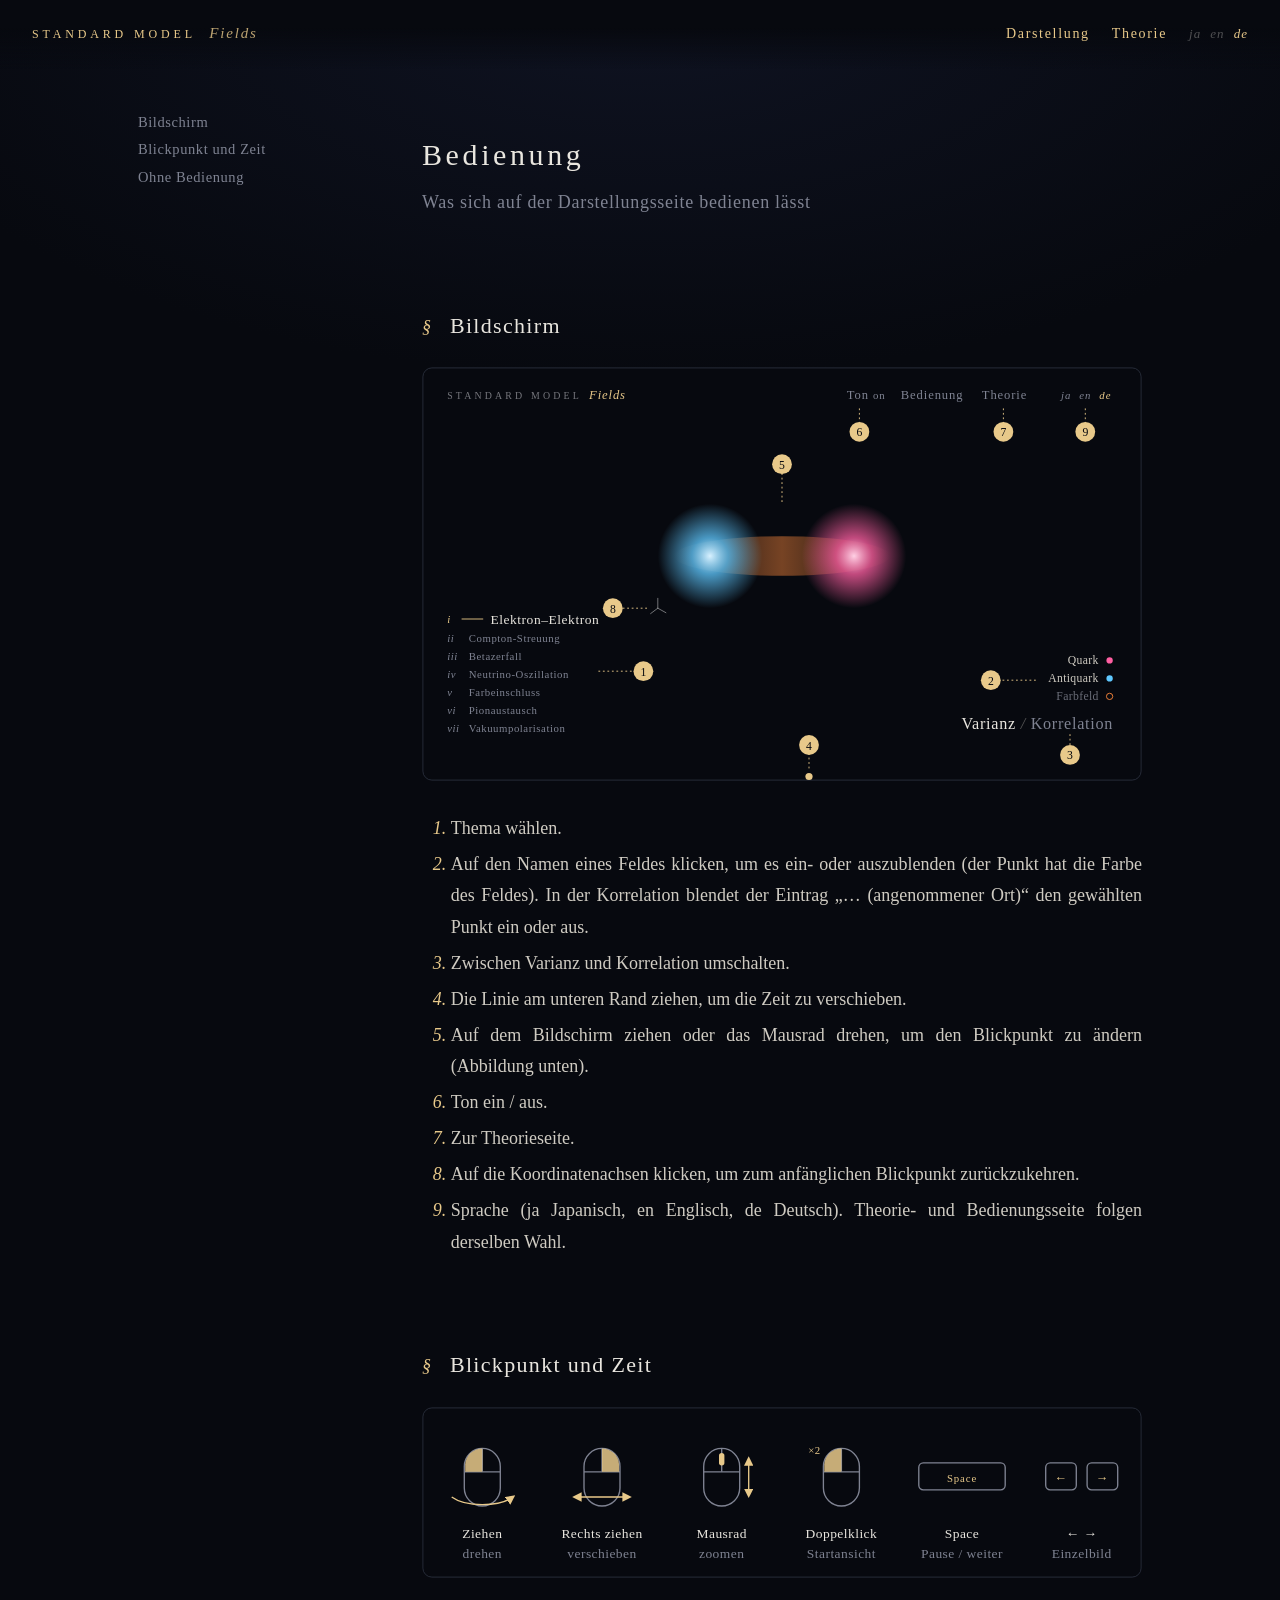
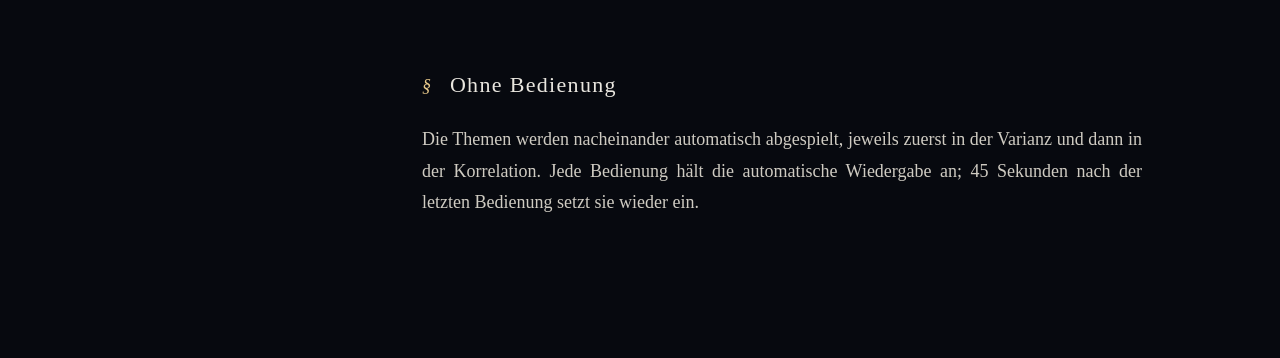
==== guide.de.html @ 819f8613 "Standard Model Fields 0.2.0 Co-Authored-By: Claude Opus 5.5 <noreply@anthropic.com>" ====
<!doctype html>
<html lang="de">
<head>
  <meta charset="utf-8">
  <meta name="viewport" content="width=device-width, initial-scale=1">
  <title>Bedienung | Standard Model Fields</title>
  <script>
    try { var f = {ja: "guide.html", en: "guide.en.html", de: "guide.de.html"}[localStorage.getItem("smf-lang")]; if (f && f !== "guide.de.html") location.replace(f + location.hash); } catch (e) {}
  </script>
  <link rel="stylesheet" href="vendor/katex/katex.min.css">
  <link rel="stylesheet" href="css/style.css">
  <link rel="stylesheet" href="css/theory.css">
</head>
<body class="doc">
  <div class="top">
    <a class="brand" href="index.html"><span class="mark">Standard Model</span><span class="mark it">Fields</span></a>
    <span class="links"><a class="word" href="index.html">Darstellung</a> <a class="word" href="theory.de.html">Theorie</a><span class="langs"><a href="guide.html" hreflang="ja" title="日本語" onclick="try { localStorage.setItem('smf-lang', 'ja'); } catch (e) {}">ja</a><a href="guide.en.html" hreflang="en" title="English" onclick="try { localStorage.setItem('smf-lang', 'en'); } catch (e) {}">en</a><span class="on" title="Deutsch">de</span></span></span>
  </div>

  <div class="wrap">
    <nav class="toc">
      <a href="#screen">Bildschirm</a>
      <a href="#camera">Blickpunkt und Zeit</a>
      <a href="#tour">Ohne Bedienung</a>
    </nav>

    <article>
      <h1>Bedienung</h1>
      <div class="lead">Was sich auf der Darstellungsseite bedienen lässt</div>

      <section id="screen">
        <h2><span class="num">§</span>Bildschirm</h2>
        <figure><img src="img/screen.de.svg" alt="Die Darstellungsseite und die Nummern ihrer Bedienelemente"></figure>
        <ol><li>Thema wählen.</li><li>Auf den Namen eines Feldes klicken, um es ein- oder auszublenden (der Punkt hat die Farbe des Feldes). In der Korrelation blendet der Eintrag „… (angenommener Ort)“ den gewählten Punkt ein oder aus.</li><li>Zwischen Varianz und Korrelation umschalten.</li><li>Die Linie am unteren Rand ziehen, um die Zeit zu verschieben.</li><li>Auf dem Bildschirm ziehen oder das Mausrad drehen, um den Blickpunkt zu ändern (Abbildung unten).</li><li>Ton ein / aus.</li><li>Zur Theorieseite.</li><li>Auf die Koordinatenachsen klicken, um zum anfänglichen Blickpunkt zurückzukehren.</li><li>Sprache (ja Japanisch, en Englisch, de Deutsch). Theorie- und Bedienungsseite folgen derselben Wahl.</li></ol>
      </section>

      <section id="camera">
        <h2><span class="num">§</span>Blickpunkt und Zeit</h2>
        <figure><img src="img/view.de.svg" alt="Bedienung von Blickpunkt und Zeit"></figure>
      </section>

      <section id="tour">
        <h2><span class="num">§</span>Ohne Bedienung</h2>
        <p>Die Themen werden nacheinander automatisch abgespielt, jeweils zuerst in der Varianz und dann in der Korrelation. Jede Bedienung hält die automatische Wiedergabe an; 45 Sekunden nach der letzten Bedienung setzt sie wieder ein.</p>
      </section>
    </article>
  </div>

  <script src="vendor/katex/katex.min.js"></script>
  <script src="vendor/katex/auto-render.min.js"></script>
  <script>
    renderMathInElement(document.body, {
      delimiters: [{ left: "$$", right: "$$", display: true }, { left: "\\(", right: "\\)", display: false }],
      macros: { "\\arraystretch": "2" },  // 複数行の式の行間（行の高さの下限を一様に上げる）
      ignoredClasses: ["feynman"],
      throwOnError: false,
    });
  </script>
</body>
</html>
---- css/style.css ----
:root {
  --bg: #07090f;
  --panel: rgba(12, 16, 28, 0.62);
  --line: rgba(190, 200, 225, 0.14);
  --text: #e9e6df;
  --dim: #7f8392;
  --faint: rgba(233, 230, 223, 0.32);
  --accent: #e8c98a;
  --glow: rgba(232, 201, 138, 0.35);
  --serif: "Shippori Mincho", "Noto Serif JP", "Noto Serif CJK JP", "Source Han Serif JP", "Yu Mincho", "YuMincho",
    "Hiragino Mincho ProN", "Hiragino Mincho Pro", "BIZ UDPMincho", "MS PMincho", serif;
  --latin: "Cormorant Garamond", "EB Garamond", "Garamond", "Baskerville", "Georgia", var(--serif);
}

* { box-sizing: border-box; }
html, body { margin: 0; height: 100%; background: var(--bg); color: var(--text); font-family: var(--serif); }
button { font: inherit; color: inherit; }

/* ------------------------------------------------------------------ 描写（index.html） */
body.art { overflow: hidden; background: var(--bg); }
#view { position: fixed; inset: 0; width: 100%; height: 100%; display: block; cursor: grab; transition: opacity 1.4s ease; }
#view:active { cursor: grabbing; }
#view.dim { opacity: 0; }
/* 箱の縁を見せないための周辺減光（表示だけ） */
.veil { position: fixed; inset: 0; pointer-events: none;
  background: radial-gradient(ellipse 75% 70% at 50% 50%, transparent 55%, rgba(4, 5, 9, 0.55) 85%, rgba(3, 4, 7, 0.9) 100%); }

.ui { position: fixed; z-index: 2; transition: opacity 1.6s ease; }
body.idle .ui { opacity: 0.16; }
body.idle .ui:hover { opacity: 1; }
body.idle { cursor: none; }

.brand { top: 26px; left: 32px; font-family: var(--latin); letter-spacing: 0.32em; text-transform: uppercase; font-size: 12px; color: var(--faint); }
.brand .it { margin-left: 0.9em; font-style: italic; text-transform: none; letter-spacing: 0.12em; font-size: 15px; color: var(--accent); opacity: 0.8; }

.corner { top: 22px; right: 28px; display: flex; gap: 22px; align-items: baseline; }
.word { background: none; border: 0; padding: 4px 0; cursor: pointer; font-size: 14px; letter-spacing: 0.3em; color: var(--dim); text-decoration: none;
  border-bottom: 1px solid transparent; transition: color 0.4s, border-color 0.4s; }
.word:hover { color: var(--text); border-bottom-color: var(--line); }
.word i { font-style: normal; font-family: var(--latin); letter-spacing: 0.1em; font-size: 12px; color: var(--faint); margin-left: 2px; }

/* 言語の切り替え（ja / en / de。いまの言語は金色）。描写のページは button、説明のページは a と span.on */
.langs { display: flex; gap: 9px; font-family: var(--latin); font-style: italic; }
.langs button, .langs a, .langs span { background: none; border: 0; padding: 4px 0; cursor: pointer; font-size: 13px; letter-spacing: 0.08em;
  color: var(--faint); text-decoration: none; transition: color 0.4s; }
.langs button:hover, .langs a:hover { color: var(--text); }
.langs .on { color: var(--accent); cursor: default; }

/* 欧文（英語・ドイツ語）: 欧文のセリフにし、字間を詰める */
html:not([lang="ja"]) body.art { font-family: var(--latin); }
html:not([lang="ja"]) .art .word { letter-spacing: 0.12em; font-size: 15px; }
html:not([lang="ja"]) .topics button .name { letter-spacing: 0.06em; font-size: 16px; }
html:not([lang="ja"]) .topics button.on .name { font-size: 20px; }
html:not([lang="ja"]) .field { letter-spacing: 0.05em; font-size: 15px; }
html:not([lang="ja"]) .mode { letter-spacing: 0.1em; font-size: 21px; }

.topics { left: 32px; bottom: 48px; display: flex; flex-direction: column; gap: 2px; }
.topics button { background: none; border: 0; text-align: left; cursor: pointer; padding: 5px 0; display: flex; align-items: baseline; gap: 14px;
  color: var(--dim); transition: color 0.6s; }
.topics button .num { font-family: var(--latin); font-style: italic; font-size: 13px; width: 1.6em; color: var(--faint); }
.topics button .name { font-size: 15px; letter-spacing: 0.22em; }
.topics button .line { display: inline-block; width: 0; height: 1px; background: var(--accent); align-self: center; transition: width 0.8s ease; }
.topics button:hover { color: var(--text); }
.topics button.on { color: var(--text); }
.topics button.on .num { color: var(--accent); }
.topics button.on .line { width: 36px; }
.topics button.on .name { font-size: 19px; }

.controls { right: 32px; bottom: 48px; display: flex; flex-direction: column; align-items: flex-end; gap: 18px; }
.fields { display: flex; flex-direction: column; align-items: flex-end; gap: 4px; }
.field { display: flex; align-items: center; gap: 12px; background: none; border: 0; cursor: pointer; padding: 3px 0; font-size: 14px; letter-spacing: 0.16em;
  color: var(--text); transition: opacity 0.5s; }
.field .dot { width: 7px; height: 7px; border-radius: 50%; background: var(--c); box-shadow: 0 0 12px var(--c); transition: all 0.5s; }
.field.off { opacity: 0.32; }
.field.off .dot { background: transparent; box-shadow: none; outline: 1px solid var(--c); }
.field.muted { opacity: 0.12; cursor: default; }
.field.mark { margin-top: 8px; }

.mode { display: flex; align-items: baseline; gap: 12px; font-size: 20px; letter-spacing: 0.3em; }
.mode button { background: none; border: 0; cursor: pointer; padding: 2px 0; color: var(--dim); transition: color 0.6s; }
.mode button.on { color: var(--text); text-shadow: 0 0 18px var(--glow); }
.mode button:hover { color: var(--text); }
.mode .sep { color: var(--faint); font-family: var(--latin); font-style: italic; }

/* 座標軸: 視点に合わせて回る白い細線。元の視点での計算の箱の左下に置く（位置は app.js）。押すと元の視点 */
.axes { left: 0; top: 0; width: 44px; height: 44px; cursor: pointer; opacity: 0.5; transition: opacity 0.5s; overflow: visible; }
.axes:hover { opacity: 0.95; }
.axes line { stroke: #fff; stroke-width: 0.8; stroke-linecap: round; }
.axes text { fill: #fff; font-family: var(--latin); font-style: italic; font-size: 7px; text-anchor: middle; dominant-baseline: central; }

/* 時間: 下の縁の細い線（ドラッグで動かせる） */
.scrub { left: 0; right: 0; bottom: 0; height: 18px; }
.scrub .fill { position: absolute; left: 0; bottom: 0; height: 1px; width: 0; background: linear-gradient(90deg, transparent, var(--accent)); opacity: 0.7; }
.scrub input { position: absolute; inset: 0; width: 100%; height: 100%; margin: 0; opacity: 0; cursor: ew-resize; }

.loading { position: fixed; inset: 0; display: flex; align-items: center; justify-content: center; color: var(--faint); font-family: var(--latin);
  font-size: 22px; letter-spacing: 0.5em; pointer-events: none; animation: breathe 2.4s ease-in-out infinite; }
@keyframes breathe { 50% { opacity: 0.2; } }
.hidden { display: none !important; }
.error { position: fixed; left: 50%; top: 50%; transform: translate(-50%, -50%); background: var(--panel); border: 1px solid rgba(255, 110, 130, 0.4);
  color: #f3d6da; padding: 16px 20px; border-radius: 4px; max-width: 480px; font-size: 13px; z-index: 5; }

@media (max-width: 760px) {
  .brand { left: 18px; top: 20px; font-size: 9px; letter-spacing: 0.22em; }
  .brand .it { font-size: 12px; }
  .corner { right: 18px; top: 14px; gap: 0 14px; flex-wrap: wrap; justify-content: flex-end; max-width: 210px; }
  .langs { flex-basis: 100%; justify-content: flex-end; }
  .topics { left: 18px; bottom: auto; top: 54px; }
  .topics button .name { font-size: 12px; }
  .topics button.on .name { font-size: 14px; }
  .controls { right: 18px; bottom: 34px; gap: 12px; }
  .field { font-size: 12px; }
  .mode { font-size: 17px; }
  html:not([lang="ja"]) .art .word { font-size: 12px; letter-spacing: 0.02em; }
  html:not([lang="ja"]) .corner { column-gap: 10px; }
  html:not([lang="ja"]) .topics button .name { font-size: 13px; }
  html:not([lang="ja"]) .topics button.on .name { font-size: 15px; }
  html:not([lang="ja"]) .field { font-size: 13px; }
  html:not([lang="ja"]) .mode { font-size: 17px; }
  .axes { width: 36px; height: 36px; }
}
---- css/theory.css ----
/* 理論のページ（theory.html）。色と書体は style.css の変数 */
body.doc { height: auto; min-height: 100%;background: radial-gradient(ellipse 90% 60% at 50% 0%, #0f1322 0%, var(--bg) 70%) fixed; line-height: 2; font-size: 16px; }
.doc a { color: var(--accent); text-decoration: none; border-bottom: 1px solid rgba(232, 201, 138, 0.3); }
.doc a:hover { border-bottom-color: var(--accent); }

.doc .top { position: sticky; top: 0; z-index: 3; display: flex; justify-content: space-between; align-items: baseline; padding: 18px 32px;
  background: linear-gradient(var(--bg) 40%, transparent); }
.doc .top a { border: 0; }
/* 道と言語の切り替えは描写のページの右上（.corner、.langs）と同じ並び */
.doc .top .links { display: flex; gap: 22px; align-items: baseline; }
.doc .brand { position: static; }
.doc .top .langs a { color: var(--faint); }
.doc .top .langs a:hover { color: var(--text); }

/* 欧文の版（英語・ドイツ語）: 欧文のセリフ、字間を詰め、語を分ける */
html:not([lang="ja"]) body.doc { font-family: var(--latin); font-size: 18px; line-height: 1.75; }
html:not([lang="ja"]) .doc p, html:not([lang="ja"]) .doc li { hyphens: auto; -webkit-hyphens: auto; }
html:not([lang="ja"]) .doc h1 { letter-spacing: 0.12em; }
html:not([lang="ja"]) .doc h2 { letter-spacing: 0.06em; }
html:not([lang="ja"]) .doc h3 { letter-spacing: 0.04em; font-size: 17px; }
html:not([lang="ja"]) .doc .lead, html:not([lang="ja"]) .doc nav.toc a { letter-spacing: 0.04em; }
html:not([lang="ja"]) .doc nav.toc { font-size: 14.5px; line-height: 1.9; }
html:not([lang="ja"]) .doc .top .links > .word { letter-spacing: 0.12em; }
html:not([lang="ja"]) .doc .badge { letter-spacing: 0.08em; }

.doc .wrap { display: grid; grid-template-columns: 220px minmax(0, 720px); gap: 64px; justify-content: center; padding: 40px 32px 120px; }
.doc nav.toc { position: sticky; top: 90px; align-self: start; font-size: 13px; line-height: 2.1; }
.doc nav.toc a { display: block; border: 0; color: var(--dim); letter-spacing: 0.12em; }
.doc nav.toc a:hover { color: var(--text); }
.doc nav.toc .sub { padding-left: 1.4em; }

.doc article { min-width: 0; }
.doc section, .doc h3[id] { scroll-margin-top: 80px; }
.doc h1 { font-weight: 500; font-size: 30px; letter-spacing: 0.3em; margin: 20px 0 6px; }
.doc .lead { color: var(--dim); letter-spacing: 0.12em; margin-bottom: 64px; }
.doc h2 { font-weight: 500; font-size: 22px; letter-spacing: 0.24em; margin: 88px 0 20px; display: flex; align-items: baseline; gap: 18px; }
.doc h2 .num { font-family: var(--latin); font-style: italic; color: var(--accent); font-size: 18px; letter-spacing: 0.05em; }
.doc h2 .go { margin-left: auto; font-size: 13px; letter-spacing: 0.2em; }
.doc h3 { font-weight: 500; font-size: 16px; letter-spacing: 0.2em; margin: 40px 0 8px; color: var(--accent); }
.doc p, .doc li { color: #cfcbc2; text-align: justify; }
.doc p { margin: 0 0 1.1em; }
.doc ul { padding-left: 1.3em; margin: 0 0 1.1em; }
.doc li { margin: 0.25em 0; }
.doc ol { padding-left: 1.6em; margin: 0 0 1.1em; }
.doc ol li::marker { color: var(--accent); font-family: var(--latin); font-style: italic; }
.doc figure { margin: 1.2em 0 1.8em; }
.doc figure img { display: block; width: 100%; height: auto; }
.doc strong { color: var(--text); font-weight: 600; }
.doc em { font-style: normal; color: var(--text); border-bottom: 1px dotted var(--faint); }
.doc hr { border: 0; height: 1px; background: linear-gradient(90deg, transparent, var(--line), transparent); margin: 72px 0; }

.doc .katex { color: var(--text); font-size: 1.04em; }
.doc .katex-display { margin: 1.2em 0 1.4em; overflow-x: auto; overflow-y: hidden; padding: 4px 0; }

.doc table { border-collapse: collapse; width: 100%; margin: 0.6em 0 1.6em; font-size: 14px; line-height: 1.8; }
.doc th, .doc td { padding: 8px 12px; border-bottom: 1px solid var(--line); text-align: left; vertical-align: top; color: #cfcbc2; }
.doc th { color: var(--dim); font-weight: 500; letter-spacing: 0.14em; font-size: 12.5px; }

.doc .fields-list { list-style: none; padding: 0; }
/* 点は絶対配置（flex にすると数式の前後の文が別の列に分かれる） */
.doc .fields-list li { position: relative; padding-left: 21px; }
.doc .fields-list li::before { content: ""; position: absolute; left: 0; top: calc(0.5lh - 3.5px); width: 7px; height: 7px; border-radius: 50%; background: var(--c); box-shadow: 0 0 10px var(--c); }

.doc .note { border-left: 1px solid var(--accent); padding: 4px 0 4px 20px; margin: 1.4em 0; color: var(--dim); }
.doc .note p { color: #bdb9b0; }
.doc .badge { font-size: 11.5px; letter-spacing: 0.2em; color: var(--bg); background: var(--accent); padding: 1px 7px; border-radius: 2px; margin-right: 6px; vertical-align: 2px; }
.doc .badge.model { background: #b9a6ff; }
.doc .badge.approx { background: #8fc9e8; }
.doc footer { margin-top: 120px; color: var(--dim); font-size: 13px; line-height: 2; }

/* 参照（式・仮定・定義・小節）と傍注（js/notes.js）。参照の先を右の余白に、狭い画面では下に出す */
.doc a.ref { color: inherit; border-bottom: 1px dotted rgba(232, 201, 138, 0.45); transition: color 0.2s, border-color 0.2s; }
.doc a.ref:hover, .doc a.ref.on { color: var(--accent); border-bottom-color: var(--accent); }
.sidenote { position: absolute; z-index: 4; padding: 2px 0 2px 18px; border-left: 1px solid var(--accent);
  font-size: 13.5px; line-height: 1.85; color: #bdb9b0; pointer-events: none;
  opacity: 0; transform: translateX(-6px); transition: opacity 0.28s ease, transform 0.28s ease; }
.sidenote.show { opacity: 1; transform: none; }
.sidenote p { margin: 0 0 0.6em; color: #bdb9b0; text-align: left; }
.sidenote h3 { margin: 0 0 4px; font-size: 13.5px; letter-spacing: 0.16em; }
.sidenote .katex-display { margin: 0.5em 0; overflow: visible; padding: 0; }
.sidenote .katex { font-size: 1em; }
.sidenote .badge { font-size: 10.5px; }
html:not([lang="ja"]) .sidenote { font-size: 15px; line-height: 1.6; }
.sidenote.bottom { position: fixed; left: 50%; bottom: 16px; top: auto; width: min(720px, calc(100% - 36px)); box-sizing: border-box;
  transform: translate(-50%, 8px); padding: 12px 20px; background: rgba(9, 11, 19, 0.94); border: 1px solid var(--line);
  border-left: 1px solid var(--accent); box-shadow: 0 10px 40px rgba(0, 0, 0, 0.6); }
.sidenote.bottom.show { transform: translate(-50%, 0); }

/* ファインマン図（vendor/feynmark）。線は文字の色、場の色は図の中で指定する */
.doc figure.feyn { margin: 1.6em 0 2em; text-align: center; }
.doc figure.feyn .feynmark-container { display: flex; flex-wrap: wrap; justify-content: center; align-items: center; gap: 12px 48px; color: #d8d4cb; }
.doc figure.feyn .feynmark-diagram svg, .doc figure.feyn .feynmark-equation svg { overflow: visible; }
.doc figure.feyn .feynmark-equation { width: 100%; }
.doc figure.feyn .feynmark-equation .katex-display { margin: 0; }
.doc figure.feyn figcaption { margin-top: 0.9em; color: var(--dim); font-size: 13.5px; line-height: 1.9; text-align: left; }
html:not([lang="ja"]) .doc figure.feyn figcaption { font-size: 15.5px; line-height: 1.6; }

/* 狭い画面: 言語の切り替えを次の行の右に（描写のページと同じ） */
@media (max-width: 760px) {
  .doc .top .links { flex-wrap: wrap; justify-content: flex-end; gap: 0 14px; }
  .doc .top .langs { flex-basis: 100%; justify-content: flex-end; }
}

/* 広い画面: 右に傍注の列を空けておく（中身は js/notes.js が絶対配置で置く） */
@media (min-width: 1360px) {
  .doc .wrap { grid-template-columns: 200px minmax(0, 720px) 260px; gap: 48px; }
}

@media (max-width: 980px) {
  .doc .wrap { grid-template-columns: minmax(0, 1fr); gap: 0; padding: 20px 18px 80px; }
  .doc nav.toc { position: static; margin-bottom: 40px; }
  .doc .top { padding: 14px 18px; }
  .doc h1 { font-size: 24px; letter-spacing: 0.2em; }
  .doc h2 { font-size: 19px; flex-wrap: wrap; }
}
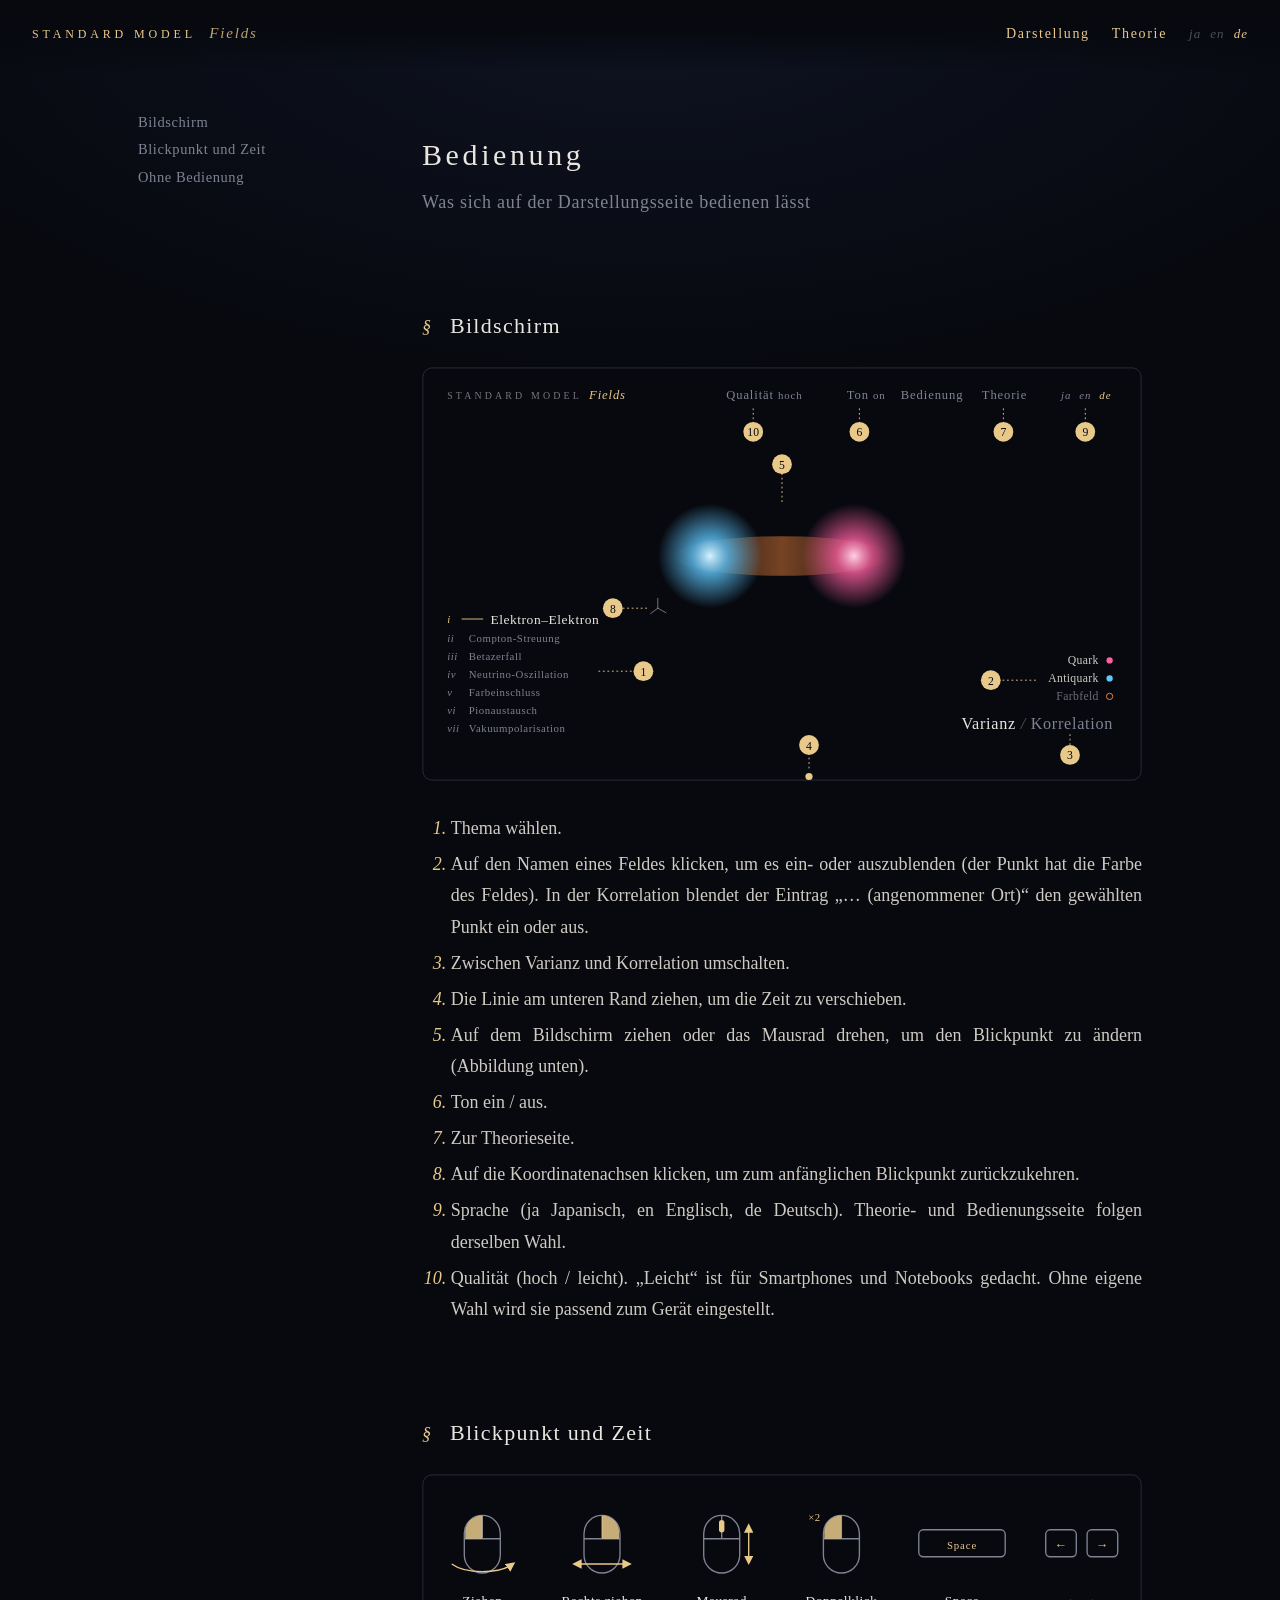
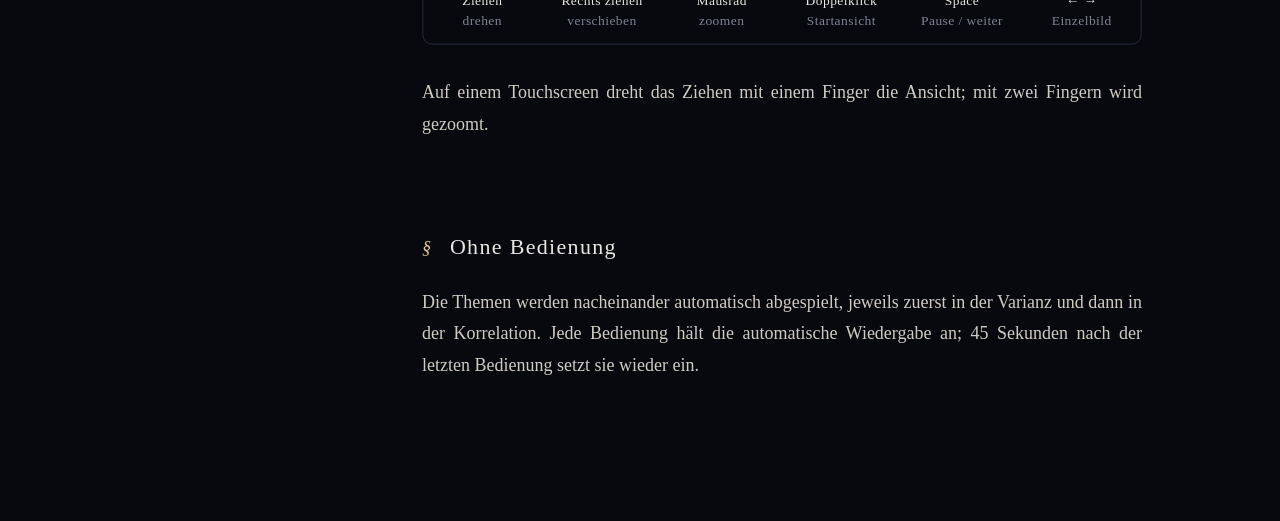
==== commit 1cc023ea: "Standard Model Fields 0.3.0: 画質の切り替え（高 / 軽） スマホ・ノート PC 向けの軽い版（粗い格子のデータ data/lite/ を少ない画素で描く）。選んでいなけれ" ====
--- a/guide.de.html
+++ b/guide.de.html
@@ -31,12 +31,13 @@
       <section id="screen">
         <h2><span class="num">§</span>Bildschirm</h2>
         <figure><img src="img/screen.de.svg" alt="Die Darstellungsseite und die Nummern ihrer Bedienelemente"></figure>
-        <ol><li>Thema wählen.</li><li>Auf den Namen eines Feldes klicken, um es ein- oder auszublenden (der Punkt hat die Farbe des Feldes). In der Korrelation blendet der Eintrag „… (angenommener Ort)“ den gewählten Punkt ein oder aus.</li><li>Zwischen Varianz und Korrelation umschalten.</li><li>Die Linie am unteren Rand ziehen, um die Zeit zu verschieben.</li><li>Auf dem Bildschirm ziehen oder das Mausrad drehen, um den Blickpunkt zu ändern (Abbildung unten).</li><li>Ton ein / aus.</li><li>Zur Theorieseite.</li><li>Auf die Koordinatenachsen klicken, um zum anfänglichen Blickpunkt zurückzukehren.</li><li>Sprache (ja Japanisch, en Englisch, de Deutsch). Theorie- und Bedienungsseite folgen derselben Wahl.</li></ol>
+        <ol><li>Thema wählen.</li><li>Auf den Namen eines Feldes klicken, um es ein- oder auszublenden (der Punkt hat die Farbe des Feldes). In der Korrelation blendet der Eintrag „… (angenommener Ort)“ den gewählten Punkt ein oder aus.</li><li>Zwischen Varianz und Korrelation umschalten.</li><li>Die Linie am unteren Rand ziehen, um die Zeit zu verschieben.</li><li>Auf dem Bildschirm ziehen oder das Mausrad drehen, um den Blickpunkt zu ändern (Abbildung unten).</li><li>Ton ein / aus.</li><li>Zur Theorieseite.</li><li>Auf die Koordinatenachsen klicken, um zum anfänglichen Blickpunkt zurückzukehren.</li><li>Sprache (ja Japanisch, en Englisch, de Deutsch). Theorie- und Bedienungsseite folgen derselben Wahl.</li><li>Qualität (hoch / leicht). „Leicht“ ist für Smartphones und Notebooks gedacht. Ohne eigene Wahl wird sie passend zum Gerät eingestellt.</li></ol>
       </section>
 
       <section id="camera">
         <h2><span class="num">§</span>Blickpunkt und Zeit</h2>
         <figure><img src="img/view.de.svg" alt="Bedienung von Blickpunkt und Zeit"></figure>
+        <p>Auf einem Touchscreen dreht das Ziehen mit einem Finger die Ansicht; mit zwei Fingern wird gezoomt.</p>
       </section>
 
       <section id="tour">
--- a/css/style.css
+++ b/css/style.css
@@ -18,7 +18,7 @@
 
 /* ------------------------------------------------------------------ 描写（index.html） */
 body.art { overflow: hidden; background: var(--bg); }
-#view { position: fixed; inset: 0; width: 100%; height: 100%; display: block; cursor: grab; transition: opacity 1.4s ease; }
+#view { position: fixed; inset: 0; width: 100%; height: 100%; display: block; cursor: grab; transition: opacity 1.4s ease; touch-action: none; }
 #view:active { cursor: grabbing; }
 #view.dim { opacity: 0; }
 /* 箱の縁を見せないための周辺減光（表示だけ） */
@@ -103,8 +103,11 @@
 @media (max-width: 760px) {
   .brand { left: 18px; top: 20px; font-size: 9px; letter-spacing: 0.22em; }
   .brand .it { font-size: 12px; }
+  /* 1 行目に音・操作・理論、2 行目に画質と言語 */
   .corner { right: 18px; top: 14px; gap: 0 14px; flex-wrap: wrap; justify-content: flex-end; max-width: 210px; }
-  .langs { flex-basis: 100%; justify-content: flex-end; }
+  .corner::after { content: ""; order: 1; flex-basis: 100%; }
+  #quality { order: 2; }
+  .langs { order: 3; justify-content: flex-end; }
   .topics { left: 18px; bottom: auto; top: 54px; }
   .topics button .name { font-size: 12px; }
   .topics button.on .name { font-size: 14px; }
